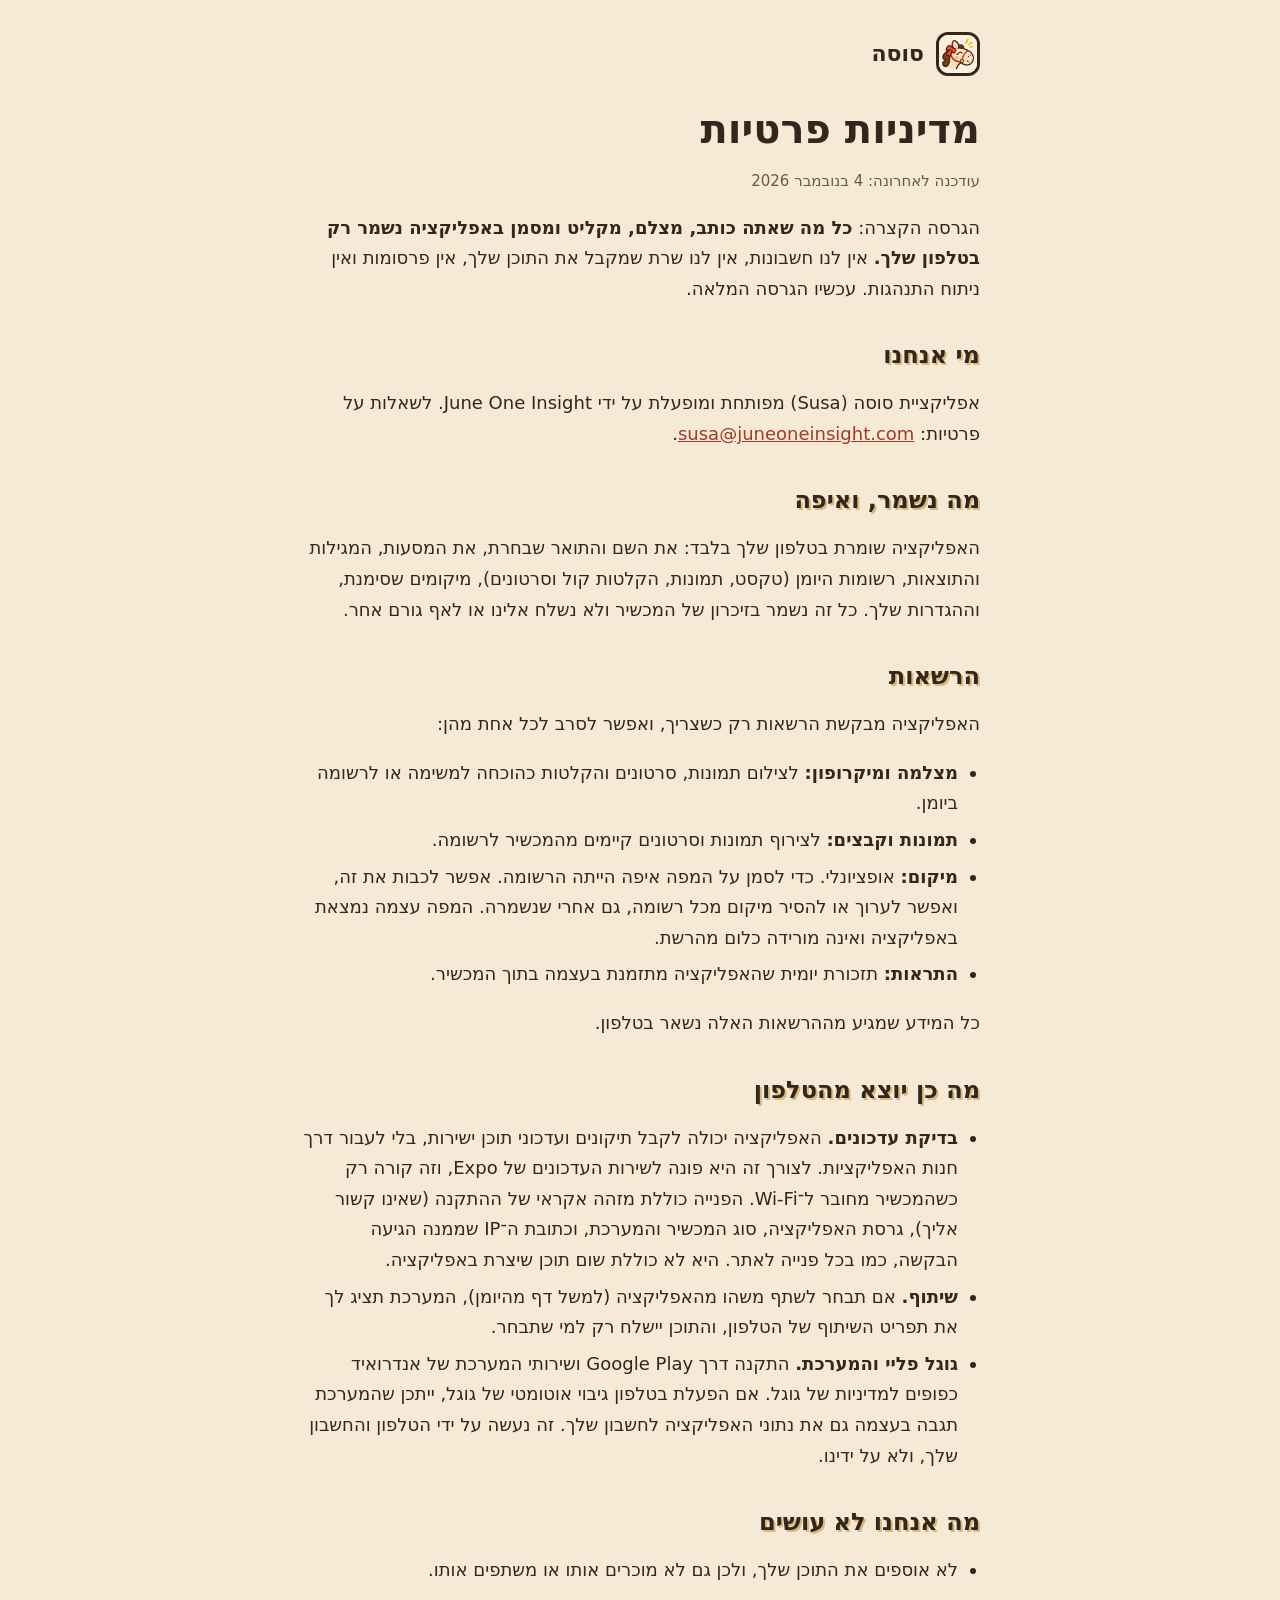
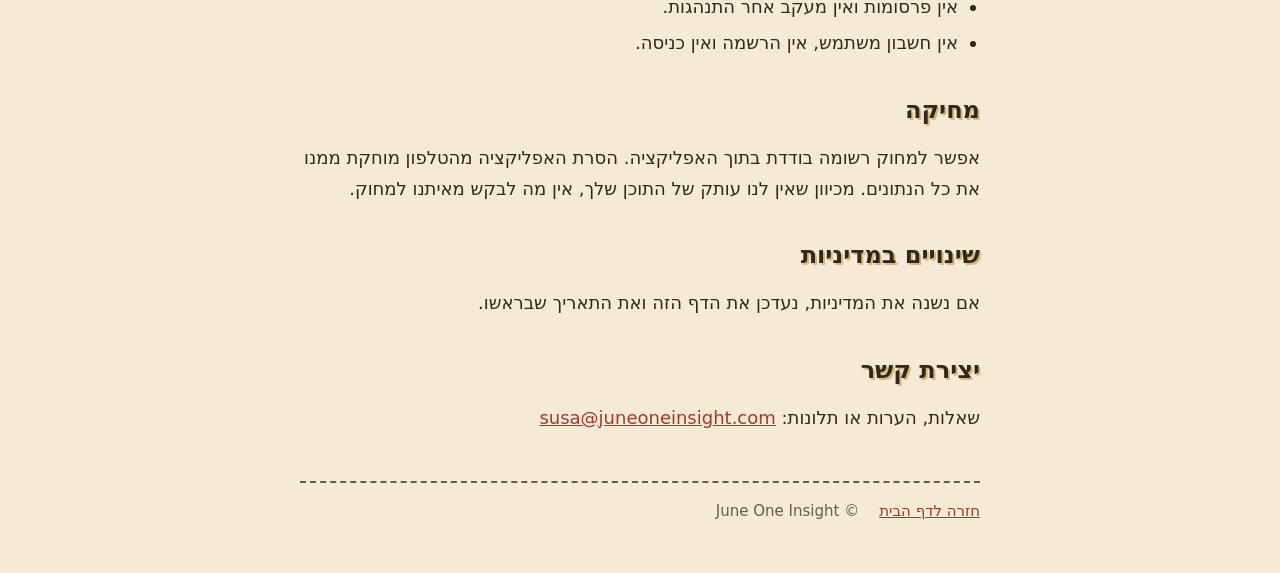
==== privacy/index.html @ 668d5ecf "Susa site: home page and privacy policy (Hebrew) Co-Authored-By: Claude Sonnet 5.5 <noreply@anthropi" ====
<!doctype html>
<html lang="he" dir="rtl">
<head>
<meta charset="utf-8">
<meta name="viewport" content="width=device-width, initial-scale=1">
<title>מדיניות פרטיות · סוסה</title>
<meta name="description" content="מדיניות הפרטיות של אפליקציית סוסה: הכל נשמר רק בטלפון שלך.">
<link rel="icon" href="/icon.png">
<link rel="stylesheet" href="/style.css">
</head>
<body>
<div class="wrap">
  <header class="top"><img src="/icon.png" alt=""><a href="/">סוסה</a></header>

  <h1 style="margin-top:24px">מדיניות פרטיות</h1>
  <p class="muted">עודכנה לאחרונה: 4 בנובמבר 2026</p>

  <p>הגרסה הקצרה: <b>כל מה שאתה כותב, מצלם, מקליט ומסמן באפליקציה נשמר רק בטלפון שלך.</b> אין לנו חשבונות, אין לנו שרת שמקבל את התוכן שלך, אין פרסומות ואין ניתוח התנהגות. עכשיו הגרסה המלאה.</p>

  <h2>מי אנחנו</h2>
  <p>אפליקציית סוסה (Susa) מפותחת ומופעלת על ידי June One Insight. לשאלות על פרטיות: <a href="mailto:susa@juneoneinsight.com">susa@juneoneinsight.com</a>.</p>

  <h2>מה נשמר, ואיפה</h2>
  <p>האפליקציה שומרת בטלפון שלך בלבד: את השם והתואר שבחרת, את המסעות, המגילות והתוצאות, רשומות היומן (טקסט, תמונות, הקלטות קול וסרטונים), מיקומים שסימנת, וההגדרות שלך. כל זה נשמר בזיכרון של המכשיר ולא נשלח אלינו או לאף גורם אחר.</p>

  <h2>הרשאות</h2>
  <p>האפליקציה מבקשת הרשאות רק כשצריך, ואפשר לסרב לכל אחת מהן:</p>
  <ul>
    <li><b>מצלמה ומיקרופון:</b> לצילום תמונות, סרטונים והקלטות כהוכחה למשימה או לרשומה ביומן.</li>
    <li><b>תמונות וקבצים:</b> לצירוף תמונות וסרטונים קיימים מהמכשיר לרשומה.</li>
    <li><b>מיקום:</b> אופציונלי. כדי לסמן על המפה איפה הייתה הרשומה. אפשר לכבות את זה, ואפשר לערוך או להסיר מיקום מכל רשומה, גם אחרי שנשמרה. המפה עצמה נמצאת באפליקציה ואינה מורידה כלום מהרשת.</li>
    <li><b>התראות:</b> תזכורת יומית שהאפליקציה מתזמנת בעצמה בתוך המכשיר.</li>
  </ul>
  <p>כל המידע שמגיע מההרשאות האלה נשאר בטלפון.</p>

  <h2>מה כן יוצא מהטלפון</h2>
  <ul>
    <li><b>בדיקת עדכונים.</b> האפליקציה יכולה לקבל תיקונים ועדכוני תוכן ישירות, בלי לעבור דרך חנות האפליקציות. לצורך זה היא פונה לשירות העדכונים של Expo, וזה קורה רק כשהמכשיר מחובר ל־Wi‑Fi. הפנייה כוללת מזהה אקראי של ההתקנה (שאינו קשור אליך), גרסת האפליקציה, סוג המכשיר והמערכת, וכתובת ה־IP שממנה הגיעה הבקשה, כמו בכל פנייה לאתר. היא לא כוללת שום תוכן שיצרת באפליקציה.</li>
    <li><b>שיתוף.</b> אם תבחר לשתף משהו מהאפליקציה (למשל דף מהיומן), המערכת תציג לך את תפריט השיתוף של הטלפון, והתוכן יישלח רק למי שתבחר.</li>
    <li><b>גוגל פליי והמערכת.</b> התקנה דרך Google Play ושירותי המערכת של אנדרואיד כפופים למדיניות של גוגל. אם הפעלת בטלפון גיבוי אוטומטי של גוגל, ייתכן שהמערכת תגבה בעצמה גם את נתוני האפליקציה לחשבון שלך. זה נעשה על ידי הטלפון והחשבון שלך, ולא על ידינו.</li>
  </ul>

  <h2>מה אנחנו לא עושים</h2>
  <ul>
    <li>לא אוספים את התוכן שלך, ולכן גם לא מוכרים אותו או משתפים אותו.</li>
    <li>אין פרסומות ואין מעקב אחר התנהגות.</li>
    <li>אין חשבון משתמש, אין הרשמה ואין כניסה.</li>
  </ul>

  <h2>מחיקה</h2>
  <p>אפשר למחוק רשומה בודדת בתוך האפליקציה. הסרת האפליקציה מהטלפון מוחקת ממנו את כל הנתונים. מכיוון שאין לנו עותק של התוכן שלך, אין מה לבקש מאיתנו למחוק.</p>

  <h2>שינויים במדיניות</h2>
  <p>אם נשנה את המדיניות, נעדכן את הדף הזה ואת התאריך שבראשו.</p>

  <h2>יצירת קשר</h2>
  <p>שאלות, הערות או תלונות: <a href="mailto:susa@juneoneinsight.com">susa@juneoneinsight.com</a></p>

  <footer>
    <a href="/">חזרה לדף הבית</a>
    <span>© June One Insight</span>
  </footer>
</div>
</body>
</html>
---- style.css ----
:root { --parch: #F4EAD5; --parch2: #EADBBE; --card: #F9F2E2; --ink: #33261C; --soft: #6F5A40; --royal: #A3392B; --royalD: #7A2A20; --gold: #C4923A; }
* { box-sizing: border-box; }
html { background: var(--parch); }
body { margin: 0; color: var(--ink); background: var(--parch); font: 18px/1.7 system-ui, -apple-system, "Segoe UI", Arial, sans-serif; }
a { color: var(--royal); }
.wrap { max-width: 720px; margin: 0 auto; padding: 24px 20px 48px; }
header.top { display: flex; align-items: center; gap: 12px; padding: 8px 0 4px; }
header.top img { width: 44px; height: 44px; border-radius: 12px; border: 3px solid var(--ink); }
header.top a { text-decoration: none; color: var(--ink); font-weight: 800; font-size: 22px; }
h1, h2 { line-height: 1.25; margin: 0; }
h1 { font-size: 40px; }
h2 { font-size: 24px; margin: 36px 0 8px; text-shadow: 2px 2px 0 #D9B97A; }
.hero { text-align: center; padding: 32px 0 8px; }
.hero img { width: 168px; height: 168px; border-radius: 36px; border: 4px solid var(--ink); box-shadow: 0 8px 0 var(--ink); }
.hero h1 { margin-top: 28px; text-shadow: 3px 3px 0 #D9B97A; }
.hero p.tag { font-size: 22px; color: var(--soft); margin: 6px 0 20px; }
.btn { display: inline-block; background: var(--royal); color: #fff; text-decoration: none; font-weight: 800; padding: 12px 22px; border-radius: 14px; border: 3px solid var(--ink); box-shadow: 0 5px 0 var(--royalD); }
.soon { display: inline-block; background: var(--parch2); color: var(--soft); font-weight: 700; padding: 12px 22px; border-radius: 14px; border: 3px dashed var(--soft); }
.card { background: var(--card); border: 3px solid var(--ink); border-radius: 18px; padding: 16px 20px; margin: 14px 0; }
.card b { display: block; font-size: 20px; }
ul { padding-inline-start: 22px; }
li { margin: 6px 0; }
footer { margin-top: 48px; padding-top: 16px; border-top: 2px dashed var(--soft); color: var(--soft); font-size: 15px; display: flex; flex-wrap: wrap; gap: 8px 20px; }
.muted { color: var(--soft); font-size: 15px; }
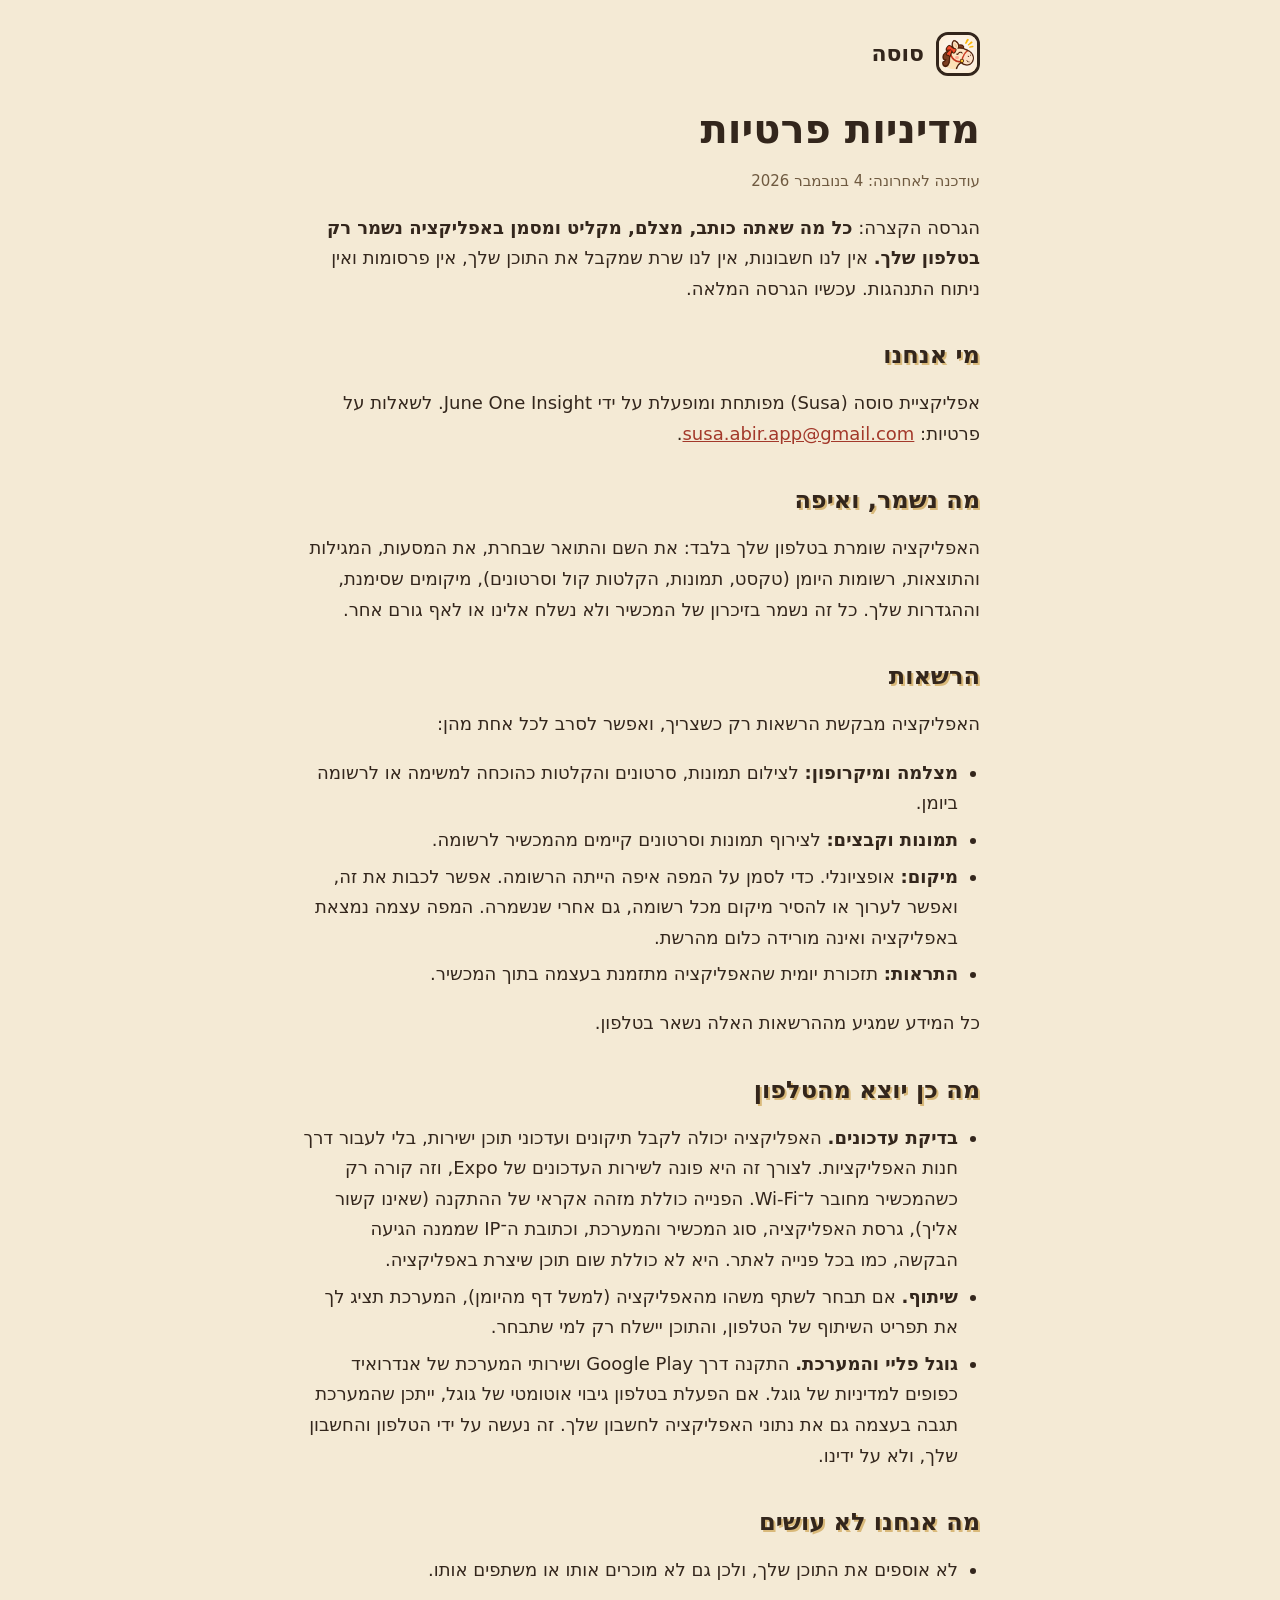
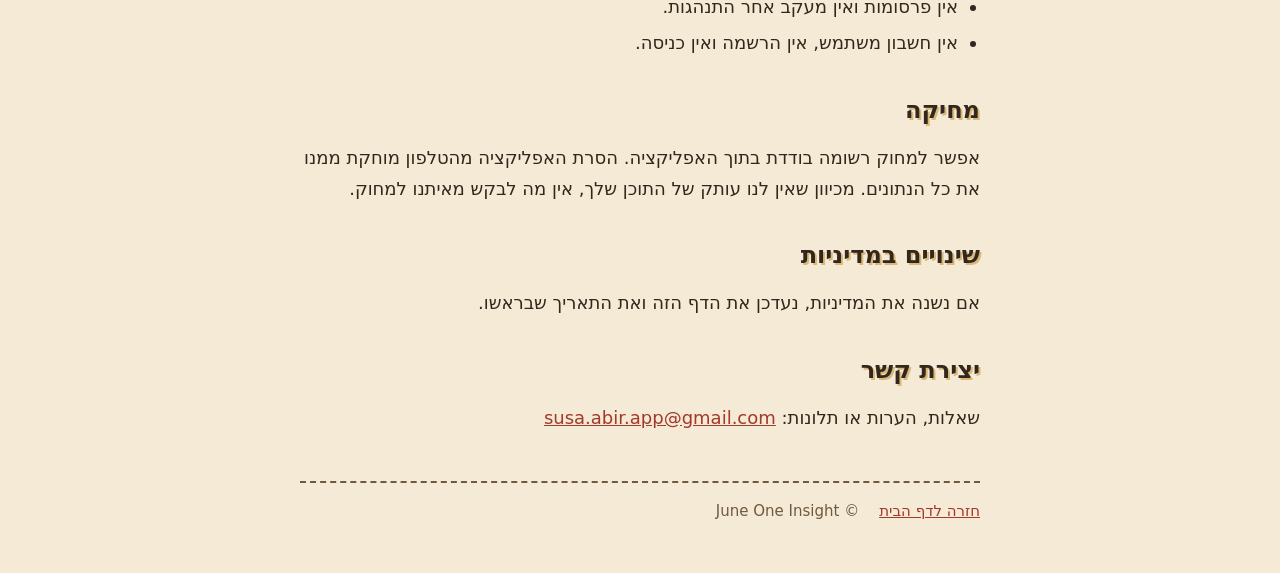
==== commit 24646f4a: "Contact email: susa.abir.app@gmail.com Co-Authored-By: Claude Sonnet 5.5 <noreply@anthropic.com>" ====
--- a/privacy/index.html
+++ b/privacy/index.html
@@ -18,7 +18,7 @@
   <p>הגרסה הקצרה: <b>כל מה שאתה כותב, מצלם, מקליט ומסמן באפליקציה נשמר רק בטלפון שלך.</b> אין לנו חשבונות, אין לנו שרת שמקבל את התוכן שלך, אין פרסומות ואין ניתוח התנהגות. עכשיו הגרסה המלאה.</p>
 
   <h2>מי אנחנו</h2>
-  <p>אפליקציית סוסה (Susa) מפותחת ומופעלת על ידי June One Insight. לשאלות על פרטיות: <a href="mailto:susa@juneoneinsight.com">susa@juneoneinsight.com</a>.</p>
+  <p>אפליקציית סוסה (Susa) מפותחת ומופעלת על ידי June One Insight. לשאלות על פרטיות: <a href="mailto:susa.abir.app@gmail.com">susa.abir.app@gmail.com</a>.</p>
 
   <h2>מה נשמר, ואיפה</h2>
   <p>האפליקציה שומרת בטלפון שלך בלבד: את השם והתואר שבחרת, את המסעות, המגילות והתוצאות, רשומות היומן (טקסט, תמונות, הקלטות קול וסרטונים), מיקומים שסימנת, וההגדרות שלך. כל זה נשמר בזיכרון של המכשיר ולא נשלח אלינו או לאף גורם אחר.</p>
@@ -54,7 +54,7 @@
   <p>אם נשנה את המדיניות, נעדכן את הדף הזה ואת התאריך שבראשו.</p>
 
   <h2>יצירת קשר</h2>
-  <p>שאלות, הערות או תלונות: <a href="mailto:susa@juneoneinsight.com">susa@juneoneinsight.com</a></p>
+  <p>שאלות, הערות או תלונות: <a href="mailto:susa.abir.app@gmail.com">susa.abir.app@gmail.com</a></p>
 
   <footer>
     <a href="/">חזרה לדף הבית</a>
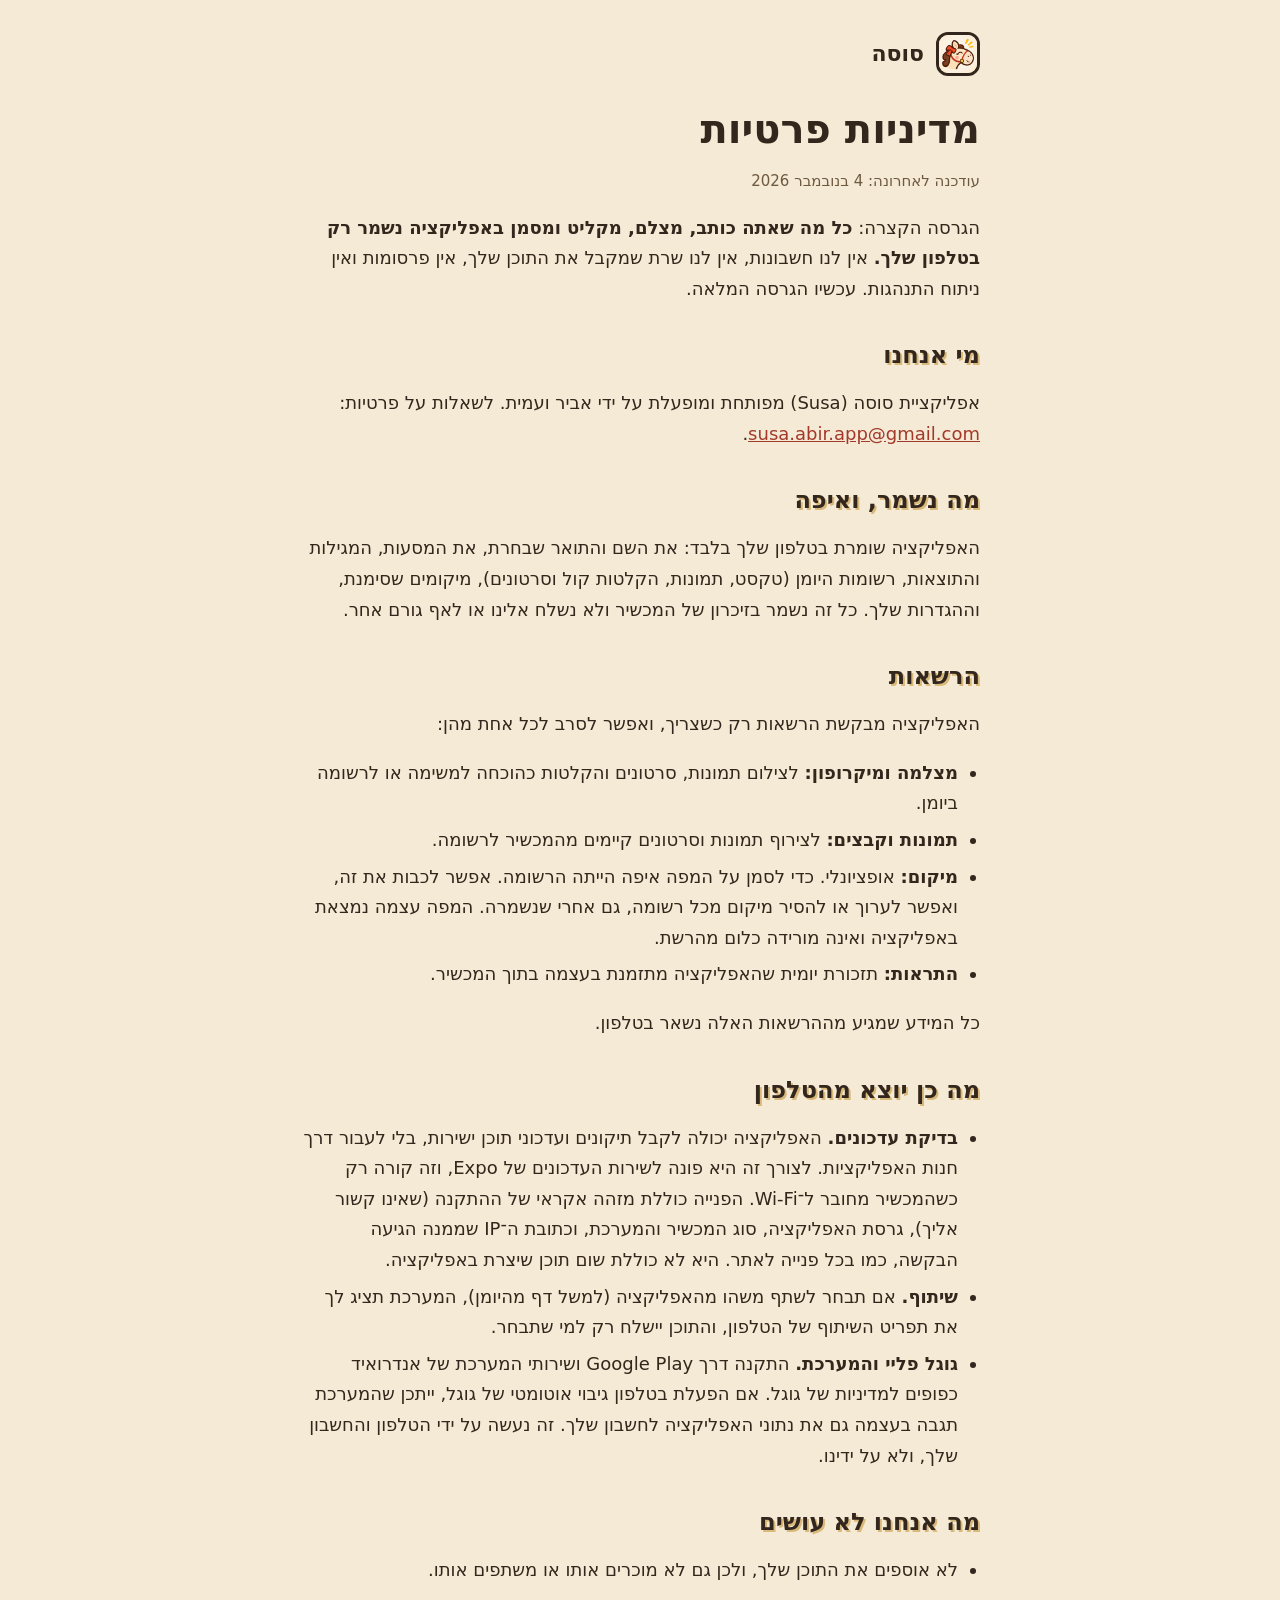
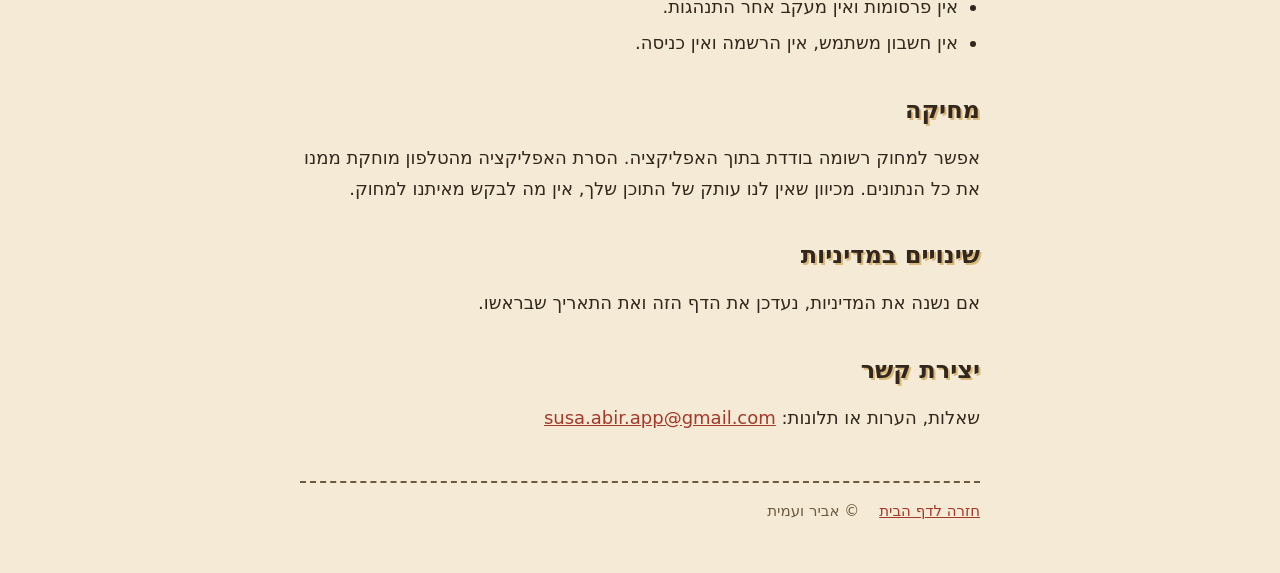
==== commit f8a1ee17: "Owner name: אביר ועמית Co-Authored-By: Claude Sonnet 5.5 <noreply@anthropic.com>" ====
--- a/privacy/index.html
+++ b/privacy/index.html
@@ -18,7 +18,7 @@
   <p>הגרסה הקצרה: <b>כל מה שאתה כותב, מצלם, מקליט ומסמן באפליקציה נשמר רק בטלפון שלך.</b> אין לנו חשבונות, אין לנו שרת שמקבל את התוכן שלך, אין פרסומות ואין ניתוח התנהגות. עכשיו הגרסה המלאה.</p>
 
   <h2>מי אנחנו</h2>
-  <p>אפליקציית סוסה (Susa) מפותחת ומופעלת על ידי June One Insight. לשאלות על פרטיות: <a href="mailto:susa.abir.app@gmail.com">susa.abir.app@gmail.com</a>.</p>
+  <p>אפליקציית סוסה (Susa) מפותחת ומופעלת על ידי אביר ועמית. לשאלות על פרטיות: <a href="mailto:susa.abir.app@gmail.com">susa.abir.app@gmail.com</a>.</p>
 
   <h2>מה נשמר, ואיפה</h2>
   <p>האפליקציה שומרת בטלפון שלך בלבד: את השם והתואר שבחרת, את המסעות, המגילות והתוצאות, רשומות היומן (טקסט, תמונות, הקלטות קול וסרטונים), מיקומים שסימנת, וההגדרות שלך. כל זה נשמר בזיכרון של המכשיר ולא נשלח אלינו או לאף גורם אחר.</p>
@@ -58,7 +58,7 @@
 
   <footer>
     <a href="/">חזרה לדף הבית</a>
-    <span>© June One Insight</span>
+    <span>© אביר ועמית</span>
   </footer>
 </div>
 </body>
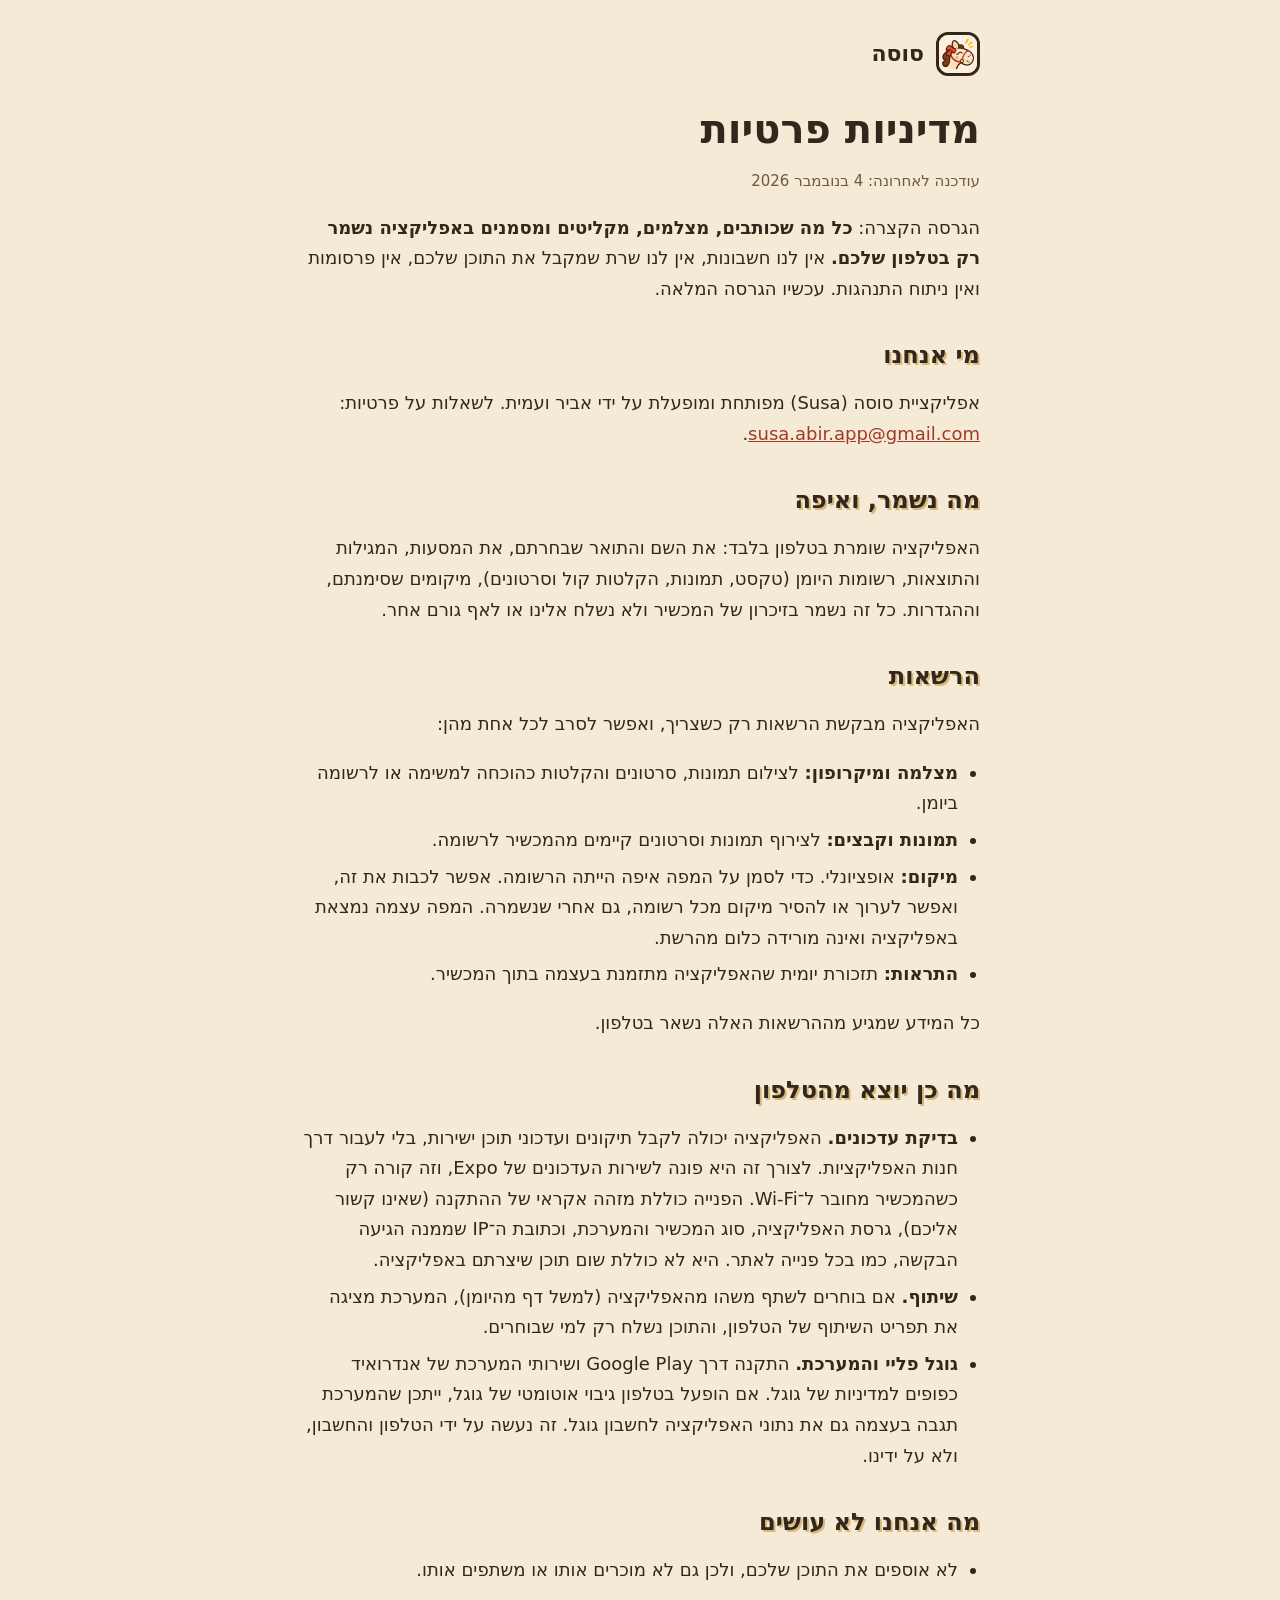
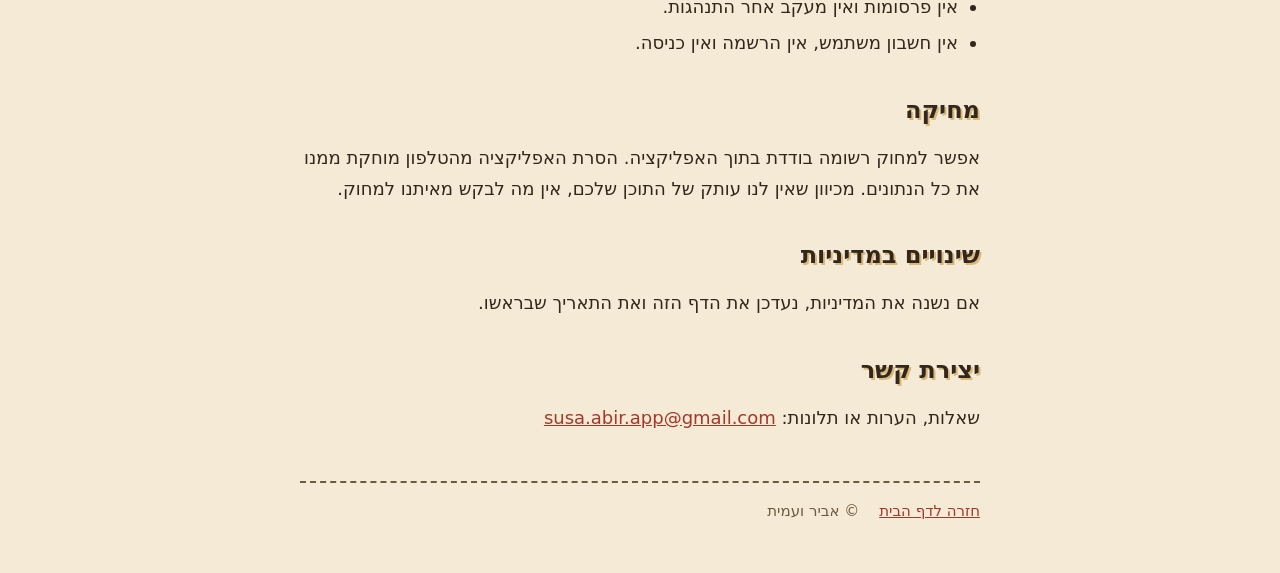
==== commit 0c3de365: "Site texts: gender-neutral Hebrew Co-Authored-By: Claude Sonnet 5.5 <noreply@anthropic.com>" ====
--- a/privacy/index.html
+++ b/privacy/index.html
@@ -4,7 +4,7 @@
 <meta charset="utf-8">
 <meta name="viewport" content="width=device-width, initial-scale=1">
 <title>מדיניות פרטיות · סוסה</title>
-<meta name="description" content="מדיניות הפרטיות של אפליקציית סוסה: הכל נשמר רק בטלפון שלך.">
+<meta name="description" content="מדיניות הפרטיות של אפליקציית סוסה: הכל נשמר רק בטלפון.">
 <link rel="icon" href="/icon.png">
 <link rel="stylesheet" href="/style.css">
 </head>
@@ -15,13 +15,13 @@
   <h1 style="margin-top:24px">מדיניות פרטיות</h1>
   <p class="muted">עודכנה לאחרונה: 4 בנובמבר 2026</p>
 
-  <p>הגרסה הקצרה: <b>כל מה שאתה כותב, מצלם, מקליט ומסמן באפליקציה נשמר רק בטלפון שלך.</b> אין לנו חשבונות, אין לנו שרת שמקבל את התוכן שלך, אין פרסומות ואין ניתוח התנהגות. עכשיו הגרסה המלאה.</p>
+  <p>הגרסה הקצרה: <b>כל מה שכותבים, מצלמים, מקליטים ומסמנים באפליקציה נשמר רק בטלפון שלכם.</b> אין לנו חשבונות, אין לנו שרת שמקבל את התוכן שלכם, אין פרסומות ואין ניתוח התנהגות. עכשיו הגרסה המלאה.</p>
 
   <h2>מי אנחנו</h2>
   <p>אפליקציית סוסה (Susa) מפותחת ומופעלת על ידי אביר ועמית. לשאלות על פרטיות: <a href="mailto:susa.abir.app@gmail.com">susa.abir.app@gmail.com</a>.</p>
 
   <h2>מה נשמר, ואיפה</h2>
-  <p>האפליקציה שומרת בטלפון שלך בלבד: את השם והתואר שבחרת, את המסעות, המגילות והתוצאות, רשומות היומן (טקסט, תמונות, הקלטות קול וסרטונים), מיקומים שסימנת, וההגדרות שלך. כל זה נשמר בזיכרון של המכשיר ולא נשלח אלינו או לאף גורם אחר.</p>
+  <p>האפליקציה שומרת בטלפון בלבד: את השם והתואר שבחרתם, את המסעות, המגילות והתוצאות, רשומות היומן (טקסט, תמונות, הקלטות קול וסרטונים), מיקומים שסימנתם, וההגדרות. כל זה נשמר בזיכרון של המכשיר ולא נשלח אלינו או לאף גורם אחר.</p>
 
   <h2>הרשאות</h2>
   <p>האפליקציה מבקשת הרשאות רק כשצריך, ואפשר לסרב לכל אחת מהן:</p>
@@ -35,20 +35,20 @@
 
   <h2>מה כן יוצא מהטלפון</h2>
   <ul>
-    <li><b>בדיקת עדכונים.</b> האפליקציה יכולה לקבל תיקונים ועדכוני תוכן ישירות, בלי לעבור דרך חנות האפליקציות. לצורך זה היא פונה לשירות העדכונים של Expo, וזה קורה רק כשהמכשיר מחובר ל־Wi‑Fi. הפנייה כוללת מזהה אקראי של ההתקנה (שאינו קשור אליך), גרסת האפליקציה, סוג המכשיר והמערכת, וכתובת ה־IP שממנה הגיעה הבקשה, כמו בכל פנייה לאתר. היא לא כוללת שום תוכן שיצרת באפליקציה.</li>
-    <li><b>שיתוף.</b> אם תבחר לשתף משהו מהאפליקציה (למשל דף מהיומן), המערכת תציג לך את תפריט השיתוף של הטלפון, והתוכן יישלח רק למי שתבחר.</li>
-    <li><b>גוגל פליי והמערכת.</b> התקנה דרך Google Play ושירותי המערכת של אנדרואיד כפופים למדיניות של גוגל. אם הפעלת בטלפון גיבוי אוטומטי של גוגל, ייתכן שהמערכת תגבה בעצמה גם את נתוני האפליקציה לחשבון שלך. זה נעשה על ידי הטלפון והחשבון שלך, ולא על ידינו.</li>
+    <li><b>בדיקת עדכונים.</b> האפליקציה יכולה לקבל תיקונים ועדכוני תוכן ישירות, בלי לעבור דרך חנות האפליקציות. לצורך זה היא פונה לשירות העדכונים של Expo, וזה קורה רק כשהמכשיר מחובר ל־Wi‑Fi. הפנייה כוללת מזהה אקראי של ההתקנה (שאינו קשור אליכם), גרסת האפליקציה, סוג המכשיר והמערכת, וכתובת ה־IP שממנה הגיעה הבקשה, כמו בכל פנייה לאתר. היא לא כוללת שום תוכן שיצרתם באפליקציה.</li>
+    <li><b>שיתוף.</b> אם בוחרים לשתף משהו מהאפליקציה (למשל דף מהיומן), המערכת מציגה את תפריט השיתוף של הטלפון, והתוכן נשלח רק למי שבוחרים.</li>
+    <li><b>גוגל פליי והמערכת.</b> התקנה דרך Google Play ושירותי המערכת של אנדרואיד כפופים למדיניות של גוגל. אם הופעל בטלפון גיבוי אוטומטי של גוגל, ייתכן שהמערכת תגבה בעצמה גם את נתוני האפליקציה לחשבון גוגל. זה נעשה על ידי הטלפון והחשבון, ולא על ידינו.</li>
   </ul>
 
   <h2>מה אנחנו לא עושים</h2>
   <ul>
-    <li>לא אוספים את התוכן שלך, ולכן גם לא מוכרים אותו או משתפים אותו.</li>
+    <li>לא אוספים את התוכן שלכם, ולכן גם לא מוכרים אותו או משתפים אותו.</li>
     <li>אין פרסומות ואין מעקב אחר התנהגות.</li>
     <li>אין חשבון משתמש, אין הרשמה ואין כניסה.</li>
   </ul>
 
   <h2>מחיקה</h2>
-  <p>אפשר למחוק רשומה בודדת בתוך האפליקציה. הסרת האפליקציה מהטלפון מוחקת ממנו את כל הנתונים. מכיוון שאין לנו עותק של התוכן שלך, אין מה לבקש מאיתנו למחוק.</p>
+  <p>אפשר למחוק רשומה בודדת בתוך האפליקציה. הסרת האפליקציה מהטלפון מוחקת ממנו את כל הנתונים. מכיוון שאין לנו עותק של התוכן שלכם, אין מה לבקש מאיתנו למחוק.</p>
 
   <h2>שינויים במדיניות</h2>
   <p>אם נשנה את המדיניות, נעדכן את הדף הזה ואת התאריך שבראשו.</p>
